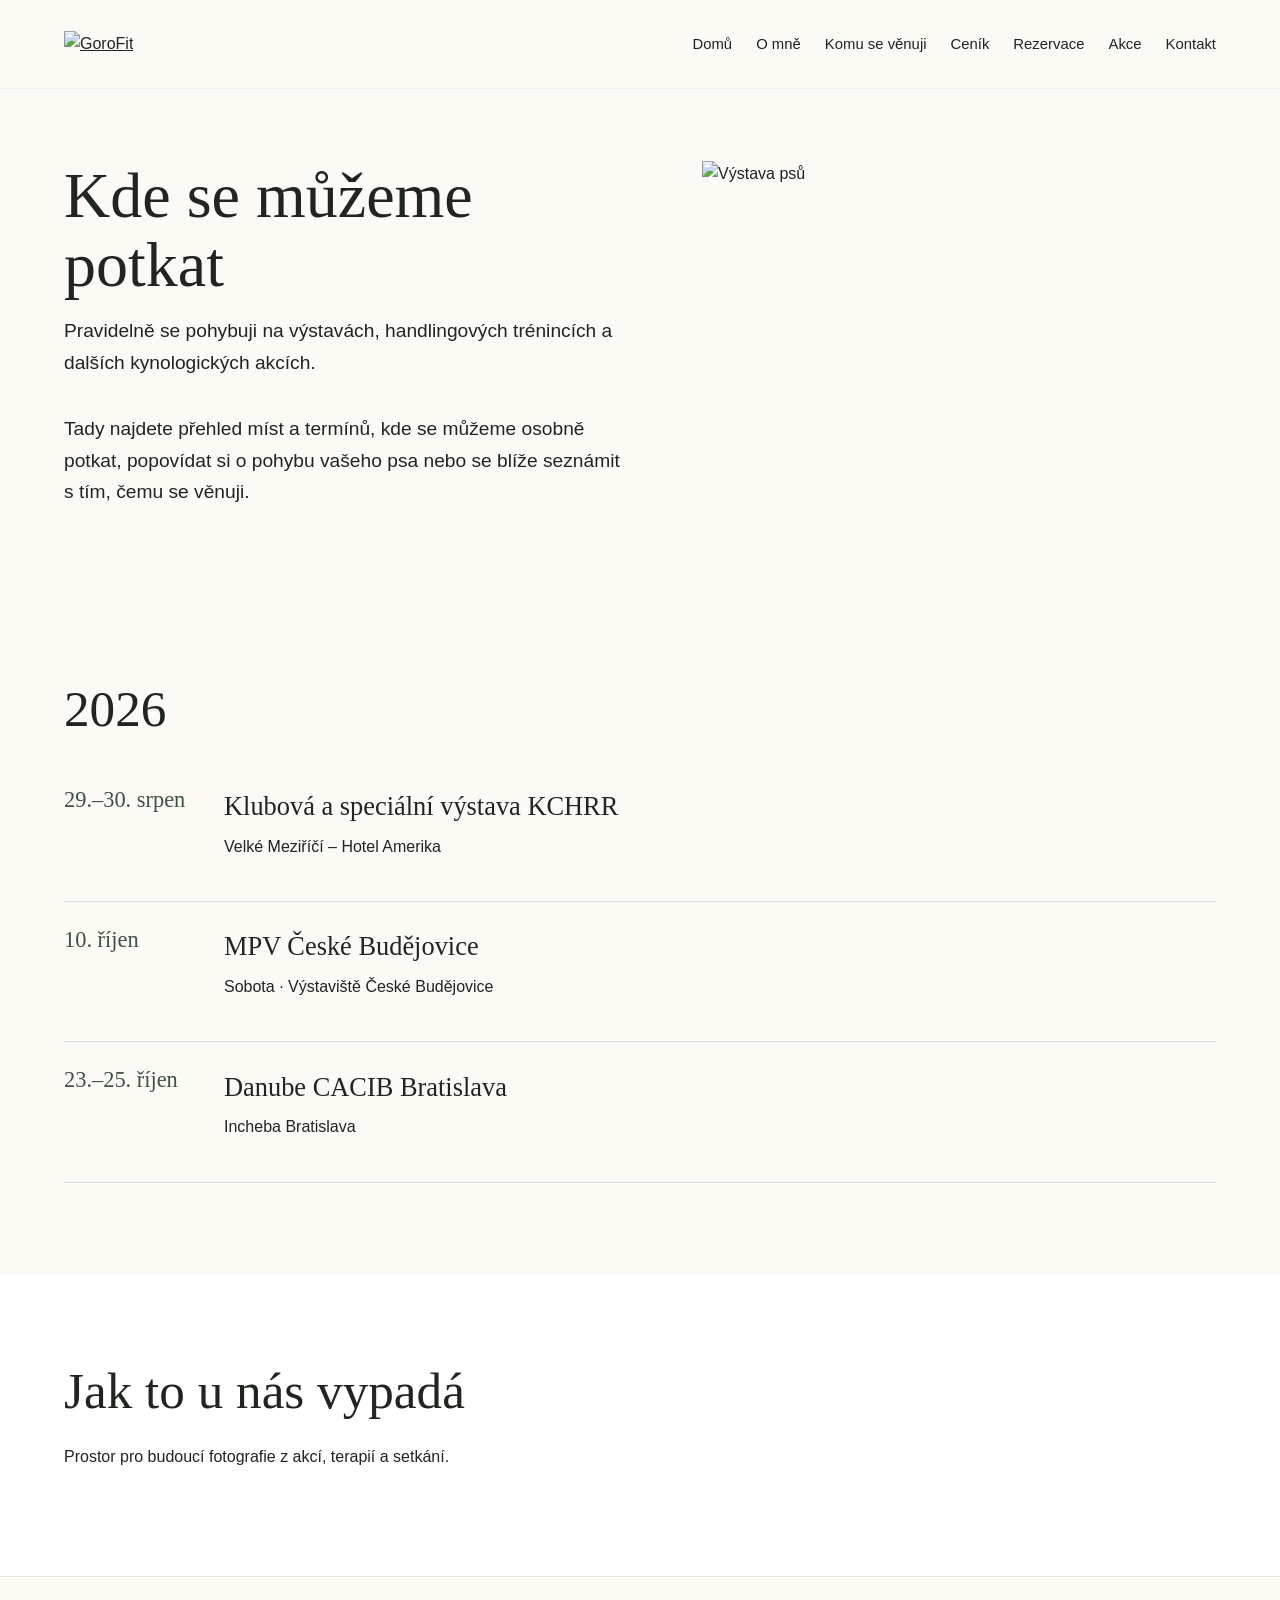
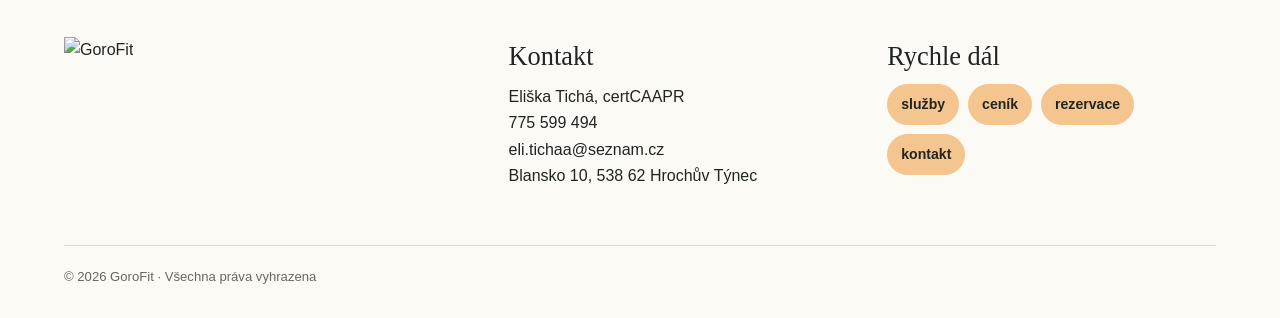
==== akce.html @ 58983655 "Add files via upload" ====
<!doctype html><html lang="cs"><head><meta charset="utf-8"><meta name="viewport" content="width=device-width,initial-scale=1"><title>Akce | GoroFit</title><meta name="description" content="GoroFit – veterinární fyzioterapie psů"><style>:root{--cream:#FCFAF5;--cream2:#FCFAF5;--sage:#CFE0D2;--sage2:#EAF1EA;--olive:#3F5145;--peach:#F5C58F;--peach2:#F5C58F;--ink:#20251F;--muted:#66685f;--lav:#e8dfe8;--blue:#dce9ec;--white:#fff;--line:#d9d2c6}
*{box-sizing:border-box}html{scroll-behavior:smooth}body{margin:0;color:var(--ink);font-family:Arial,Helvetica,sans-serif;background:#fff;line-height:1.65}h1,h2,h3,.serif{font-family:Georgia,'Times New Roman',serif;font-weight:400;line-height:1.08}h1{font-size:clamp(3.2rem,6vw,6.8rem);margin:.2em 0}h2{font-size:clamp(2.2rem,4vw,4.2rem);margin:0 0 .5em}h3{font-size:1.65rem;margin:.2em 0 .5em}p{margin:.45em 0 1em}a{color:inherit}.wrap{width:min(1180px,90%);margin:auto}.nav{position:sticky;top:0;z-index:50;background:rgba(255,255,255,.94);backdrop-filter:blur(12px);border-bottom:1px solid #eee}.navin{height:88px;display:flex;align-items:center;gap:32px}.logo{width:145px;height:auto;object-fit:contain}.links{margin-left:auto;display:flex;gap:24px;align-items:center}.links a{text-decoration:none;font-size:.93rem}.links a:hover{color:var(--olive)}.hamb{display:none;margin-left:auto;border:0;background:none;font-size:1.8rem}.hero{background:var(--cream);min-height:680px;display:grid;grid-template-columns:1.05fr .95fr;align-items:stretch}.hero-copy{padding:100px max(5vw,40px) 90px max(calc((100vw - 1180px)/2),5vw);display:flex;flex-direction:column;justify-content:center}.hero-copy p{font-size:1.22rem;max-width:700px}.hero-img img{width:100%;height:100%;object-fit:cover}.btn{display:inline-block;width:max-content;text-decoration:none;padding:14px 23px;border-radius:999px;background:var(--peach);color:#fff;font-weight:700;letter-spacing:.02em;border:1px solid var(--peach);transition:.2s}.btn:hover{transform:translateY(-2px);filter:brightness(.96)}.btn.alt{background:transparent;color:var(--ink);border-color:var(--ink)}section{padding:90px 0}.tint{background:var(--sage2)}.cream{background:var(--cream)}.peach{background:#fae5d9}.eyebrow{text-transform:uppercase;letter-spacing:.18em;font-size:.75rem;color:var(--olive);font-weight:700}.cards{display:grid;grid-template-columns:repeat(3,1fr);gap:18px}.card{padding:30px;border-radius:22px;background:#fff;border:1px solid rgba(0,0,0,.06);box-shadow:0 10px 35px rgba(50,50,30,.06)}.card:nth-child(2n){background:var(--cream2)}.card:nth-child(3n){background:var(--lav)}.icon{width:52px;height:52px;border-radius:50%;background:var(--sage2);display:grid;place-items:center;font-size:1.4rem;margin-bottom:18px}.split{display:grid;grid-template-columns:1fr 1fr;gap:70px;align-items:center}.split img,.feature-img{width:100%;border-radius:28px;display:block;max-height:680px;object-fit:cover}.steps{display:grid;grid-template-columns:repeat(3,1fr);gap:30px}.stepnum{font:400 4rem Georgia;color:var(--peach)}.quote{font-family:Georgia,serif;font-size:1.5rem;border-left:4px solid var(--peach);padding-left:24px}.footer{background:#30372d;color:#f5f0e7;padding:60px 0 30px}.footgrid{display:grid;grid-template-columns:1.2fr 1fr 1fr;gap:50px}.footer .logo{filter:none;width:175px;height:auto}.pills{display:flex;flex-wrap:wrap;gap:9px}.pill{border:1px solid #87927d;border-radius:999px;padding:8px 13px;text-decoration:none;font-size:.88rem}.copy{border-top:1px solid #56604f;margin-top:40px;padding-top:20px;font-size:.82rem;color:#c9cdbf}.pagehero{padding:90px 0 65px;background:var(--cream)}.pagehero h1{font-size:clamp(3rem,5vw,5.6rem)}.anchorbar{display:flex;gap:10px;flex-wrap:wrap;margin-top:28px}.anchorbar a{text-decoration:none;border:1px solid var(--olive);border-radius:999px;padding:8px 13px}.service{padding:75px 0;border-bottom:1px solid #eee}.service .split{align-items:start}.checks{padding:0;list-style:none}.checks li{padding:7px 0 7px 28px;position:relative}.checks li:before{content:'✓';position:absolute;left:0;color:var(--olive);font-weight:700}.notice{background:var(--cream);border-radius:18px;padding:20px 24px;margin-top:24px}.pricegrid{display:grid;grid-template-columns:repeat(2,1fr);gap:20px}.price{border:1px solid var(--line);border-radius:20px;padding:26px;background:#fff}.price .amount{font:400 2rem Georgia;color:var(--olive)}table{width:100%;border-collapse:collapse;background:#fff;border-radius:18px;overflow:hidden}th,td{padding:16px;border-bottom:1px solid #eee;text-align:left}th{background:var(--sage2)}.event{display:grid;grid-template-columns:140px 1fr;gap:20px;padding:25px 0;border-bottom:1px solid #ddd}.date{font:400 1.4rem Georgia;color:var(--olive)}.contactgrid{display:grid;grid-template-columns:1fr 1fr;gap:50px}.contactbox{padding:30px;border-radius:22px;background:var(--cream)}form{display:grid;grid-template-columns:1fr 1fr;gap:16px}label{font-size:.88rem;font-weight:700}input,select,textarea{width:100%;padding:13px 14px;border:1px solid #cfc8bb;border-radius:10px;background:#fff;font:inherit;margin-top:6px}textarea{min-height:130px}.full{grid-column:1/-1}.radio{font-weight:400;display:block;margin:7px 0}.radio input{width:auto;margin-right:8px}.formnote{font-style:italic;color:#9b4c3d}.partnergrid{display:grid;grid-template-columns:repeat(3,1fr);gap:18px}.partner{background:var(--cream);border-radius:18px;padding:30px;text-align:center}.cta{text-align:center}.cta p{max-width:700px;margin:0 auto 24px}.btnrow{display:flex;justify-content:center;gap:12px;flex-wrap:wrap}
@media(max-width:850px){.links{display:none}.hamb{display:block}.hero{grid-template-columns:1fr}.hero-copy{padding:70px 6%}.hero-img{height:480px}.cards,.steps,.partnergrid,.pricegrid{grid-template-columns:1fr}.split,.contactgrid{grid-template-columns:1fr;gap:35px}.footgrid{grid-template-columns:1fr}.event{grid-template-columns:1fr}form{grid-template-columns:1fr}.full{grid-column:auto}section{padding:65px 0}}

.events-intro{background:var(--cream);padding:72px 0 48px}.events-intro-grid{display:grid;grid-template-columns:1.05fr .95fr;gap:70px;align-items:start}.events-intro h1{font-size:clamp(3rem,5vw,5.2rem);margin:0 0 .25em}.events-intro p{font-size:1.2rem;max-width:650px;margin:0 0 1.8em}.events-intro img{width:100%;max-width:540px;justify-self:end;display:block;object-fit:cover;aspect-ratio:3/2;border-radius:0}@media(max-width:850px){.events-intro-grid{grid-template-columns:1fr;gap:28px}.events-intro img{justify-self:start;max-width:100%}}

.footer{background:var(--cream)!important;color:var(--ink)!important;border-top:1px solid rgba(32,37,31,.08)!important;padding:60px 0 30px!important}.footgrid{display:grid;grid-template-columns:1.2fr 1fr 1fr;gap:50px}.footer .logo{width:175px;height:auto;filter:none!important}.footer h3{font-size:1.65rem;margin:.2em 0 .5em}.footer p{margin:.45em 0 1em}.pills{display:flex;flex-wrap:wrap;gap:9px}.pill{border:1px solid var(--peach)!important;background:var(--peach)!important;color:var(--ink)!important;font-weight:700;border-radius:999px;padding:8px 13px;text-decoration:none;font-size:.88rem}.pill:hover{background:var(--sage)!important;border-color:var(--sage)!important}.copy{border-top:1px solid rgba(32,37,31,.14)!important;margin-top:40px;padding-top:20px;font-size:.82rem;color:var(--muted)!important}
.nav{background:rgba(252,250,245,.96)!important}
</style></head><body><header class="nav"><div class="wrap navin"><a href="index.html"><img class="logo" src="assets/gorofit-logo.png" alt="GoroFit"></a><nav class="links"><a href="index.html">Domů</a><a href="o-mne.html">O mně</a><a href="sluzby.html">Komu se věnuji</a><a href="cenik.html">Ceník</a><a href="rezervace.html">Rezervace</a><a href="akce.html">Akce</a><a href="kontakt.html">Kontakt</a></nav><button class="hamb">☰</button></div></header><main><section class="events-intro"><div class="wrap events-intro-grid"><div><h1>Kde se můžeme potkat</h1><p>Pravidelně se pohybuji na výstavách, handlingových trénincích a dalších kynologických akcích.</p><p>Tady najdete přehled míst a termínů, kde se můžeme osobně potkat, popovídat si o pohybu vašeho psa nebo se blíže seznámit s tím, čemu se věnuji.</p></div><img src="assets/akce-000.png" alt="Výstava psů"></div></section><section class="cream"><div class="wrap"><h2>2026</h2><div class="event"><div class="date">29.–30. srpen</div><div><h3>Klubová a speciální výstava KCHRR</h3><p>Velké Meziříčí – Hotel Amerika</p></div></div><div class="event"><div class="date">10. říjen</div><div><h3>MPV České Budějovice</h3><p>Sobota · Výstaviště České Budějovice</p></div></div><div class="event"><div class="date">23.–25. říjen</div><div><h3>Danube CACIB Bratislava</h3><p>Incheba Bratislava</p></div></div></div></section><section><div class="wrap"><h2>Jak to u nás vypadá</h2><p>Prostor pro budoucí fotografie z akcí, terapií a setkání.</p></div></section></main><footer class="footer"><div class="wrap"><div class="footgrid"><div><img class="logo" src="assets/gorofit-logo.png" alt="GoroFit"></div><div><h3>Kontakt</h3><p>Eliška Tichá, certCAAPR<br>775 599 494<br>eli.tichaa@seznam.cz<br>Blansko 10, 538 62 Hrochův Týnec</p></div><div><h3>Rychle dál</h3><div class="pills"><a class="pill" href="sluzby.html">služby</a><a class="pill" href="cenik.html">ceník</a><a class="pill" href="rezervace.html">rezervace</a><a class="pill" href="kontakt.html">kontakt</a></div></div></div><div class="copy">© 2026 GoroFit · Všechna práva vyhrazena</div></div></footer><script>document.addEventListener('DOMContentLoaded',()=>{const b=document.querySelector('.hamb'),l=document.querySelector('.links');if(b)b.onclick=()=>{l.style.display=l.style.display==='flex'?'none':'flex';l.style.position='absolute';l.style.top='88px';l.style.left='0';l.style.right='0';l.style.padding='25px 5%';l.style.background='white';l.style.flexDirection='column';l.style.alignItems='flex-start'}})
</script></body></html>
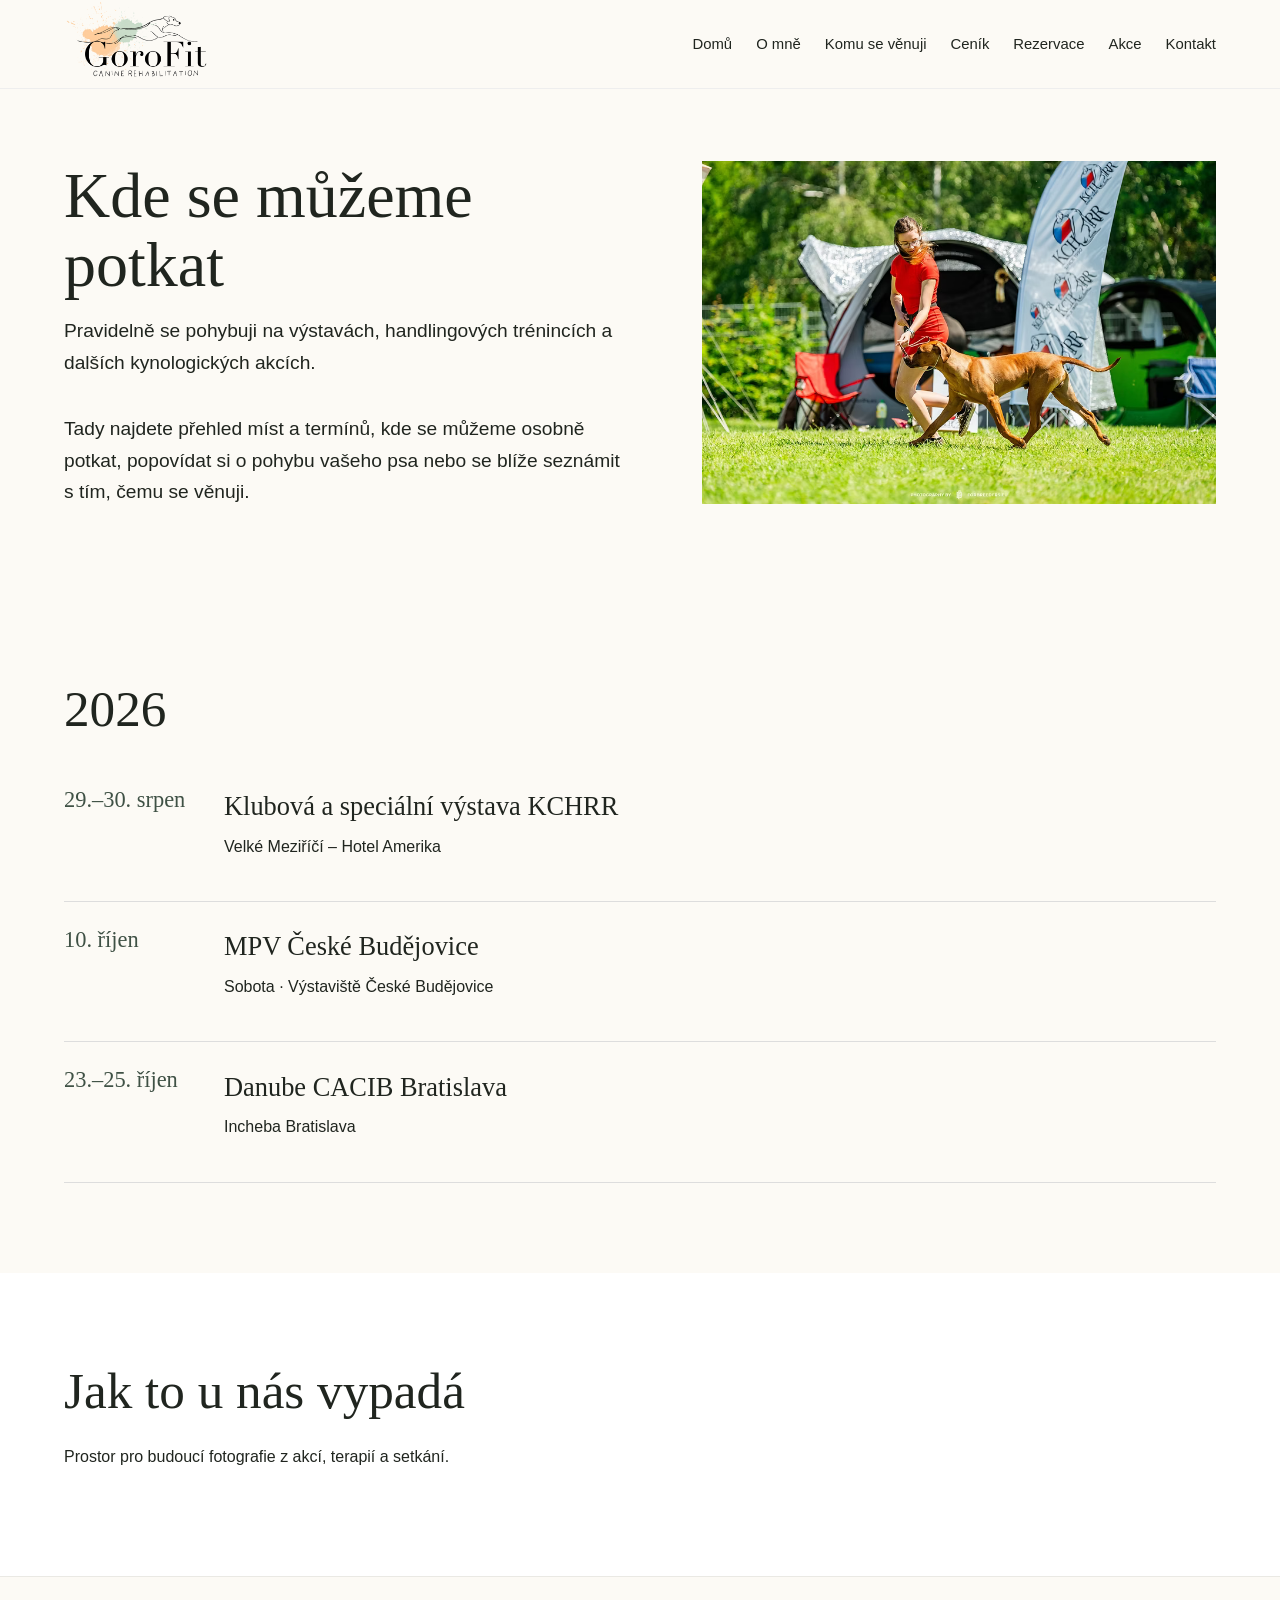
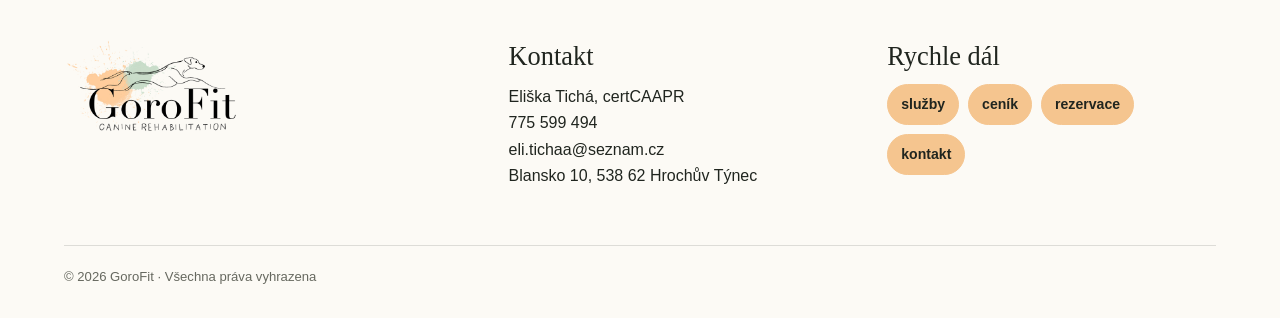
==== commit 6c237caf: "Add files via upload" ====
--- a/akce.html
+++ b/akce.html
@@ -6,5 +6,5 @@
 
 .footer{background:var(--cream)!important;color:var(--ink)!important;border-top:1px solid rgba(32,37,31,.08)!important;padding:60px 0 30px!important}.footgrid{display:grid;grid-template-columns:1.2fr 1fr 1fr;gap:50px}.footer .logo{width:175px;height:auto;filter:none!important}.footer h3{font-size:1.65rem;margin:.2em 0 .5em}.footer p{margin:.45em 0 1em}.pills{display:flex;flex-wrap:wrap;gap:9px}.pill{border:1px solid var(--peach)!important;background:var(--peach)!important;color:var(--ink)!important;font-weight:700;border-radius:999px;padding:8px 13px;text-decoration:none;font-size:.88rem}.pill:hover{background:var(--sage)!important;border-color:var(--sage)!important}.copy{border-top:1px solid rgba(32,37,31,.14)!important;margin-top:40px;padding-top:20px;font-size:.82rem;color:var(--muted)!important}
 .nav{background:rgba(252,250,245,.96)!important}
-</style></head><body><header class="nav"><div class="wrap navin"><a href="index.html"><img class="logo" src="assets/gorofit-logo.png" alt="GoroFit"></a><nav class="links"><a href="index.html">Domů</a><a href="o-mne.html">O mně</a><a href="sluzby.html">Komu se věnuji</a><a href="cenik.html">Ceník</a><a href="rezervace.html">Rezervace</a><a href="akce.html">Akce</a><a href="kontakt.html">Kontakt</a></nav><button class="hamb">☰</button></div></header><main><section class="events-intro"><div class="wrap events-intro-grid"><div><h1>Kde se můžeme potkat</h1><p>Pravidelně se pohybuji na výstavách, handlingových trénincích a dalších kynologických akcích.</p><p>Tady najdete přehled míst a termínů, kde se můžeme osobně potkat, popovídat si o pohybu vašeho psa nebo se blíže seznámit s tím, čemu se věnuji.</p></div><img src="assets/akce-000.png" alt="Výstava psů"></div></section><section class="cream"><div class="wrap"><h2>2026</h2><div class="event"><div class="date">29.–30. srpen</div><div><h3>Klubová a speciální výstava KCHRR</h3><p>Velké Meziříčí – Hotel Amerika</p></div></div><div class="event"><div class="date">10. říjen</div><div><h3>MPV České Budějovice</h3><p>Sobota · Výstaviště České Budějovice</p></div></div><div class="event"><div class="date">23.–25. říjen</div><div><h3>Danube CACIB Bratislava</h3><p>Incheba Bratislava</p></div></div></div></section><section><div class="wrap"><h2>Jak to u nás vypadá</h2><p>Prostor pro budoucí fotografie z akcí, terapií a setkání.</p></div></section></main><footer class="footer"><div class="wrap"><div class="footgrid"><div><img class="logo" src="assets/gorofit-logo.png" alt="GoroFit"></div><div><h3>Kontakt</h3><p>Eliška Tichá, certCAAPR<br>775 599 494<br>eli.tichaa@seznam.cz<br>Blansko 10, 538 62 Hrochův Týnec</p></div><div><h3>Rychle dál</h3><div class="pills"><a class="pill" href="sluzby.html">služby</a><a class="pill" href="cenik.html">ceník</a><a class="pill" href="rezervace.html">rezervace</a><a class="pill" href="kontakt.html">kontakt</a></div></div></div><div class="copy">© 2026 GoroFit · Všechna práva vyhrazena</div></div></footer><script>document.addEventListener('DOMContentLoaded',()=>{const b=document.querySelector('.hamb'),l=document.querySelector('.links');if(b)b.onclick=()=>{l.style.display=l.style.display==='flex'?'none':'flex';l.style.position='absolute';l.style.top='88px';l.style.left='0';l.style.right='0';l.style.padding='25px 5%';l.style.background='white';l.style.flexDirection='column';l.style.alignItems='flex-start'}})
+</style></head><body><header class="nav"><div class="wrap navin"><a href="index.html"><img class="logo" src="gorofit-logo.png" alt="GoroFit"></a><nav class="links"><a href="index.html">Domů</a><a href="o-mne.html">O mně</a><a href="sluzby.html">Komu se věnuji</a><a href="cenik.html">Ceník</a><a href="rezervace.html">Rezervace</a><a href="akce.html">Akce</a><a href="kontakt.html">Kontakt</a></nav><button class="hamb">☰</button></div></header><main><section class="events-intro"><div class="wrap events-intro-grid"><div><h1>Kde se můžeme potkat</h1><p>Pravidelně se pohybuji na výstavách, handlingových trénincích a dalších kynologických akcích.</p><p>Tady najdete přehled míst a termínů, kde se můžeme osobně potkat, popovídat si o pohybu vašeho psa nebo se blíže seznámit s tím, čemu se věnuji.</p></div><img src="akce-000.png" alt="Výstava psů"></div></section><section class="cream"><div class="wrap"><h2>2026</h2><div class="event"><div class="date">29.–30. srpen</div><div><h3>Klubová a speciální výstava KCHRR</h3><p>Velké Meziříčí – Hotel Amerika</p></div></div><div class="event"><div class="date">10. říjen</div><div><h3>MPV České Budějovice</h3><p>Sobota · Výstaviště České Budějovice</p></div></div><div class="event"><div class="date">23.–25. říjen</div><div><h3>Danube CACIB Bratislava</h3><p>Incheba Bratislava</p></div></div></div></section><section><div class="wrap"><h2>Jak to u nás vypadá</h2><p>Prostor pro budoucí fotografie z akcí, terapií a setkání.</p></div></section></main><footer class="footer"><div class="wrap"><div class="footgrid"><div><img class="logo" src="gorofit-logo.png" alt="GoroFit"></div><div><h3>Kontakt</h3><p>Eliška Tichá, certCAAPR<br>775 599 494<br>eli.tichaa@seznam.cz<br>Blansko 10, 538 62 Hrochův Týnec</p></div><div><h3>Rychle dál</h3><div class="pills"><a class="pill" href="sluzby.html">služby</a><a class="pill" href="cenik.html">ceník</a><a class="pill" href="rezervace.html">rezervace</a><a class="pill" href="kontakt.html">kontakt</a></div></div></div><div class="copy">© 2026 GoroFit · Všechna práva vyhrazena</div></div></footer><script>document.addEventListener('DOMContentLoaded',()=>{const b=document.querySelector('.hamb'),l=document.querySelector('.links');if(b)b.onclick=()=>{l.style.display=l.style.display==='flex'?'none':'flex';l.style.position='absolute';l.style.top='88px';l.style.left='0';l.style.right='0';l.style.padding='25px 5%';l.style.background='white';l.style.flexDirection='column';l.style.alignItems='flex-start'}})
 </script></body></html>
